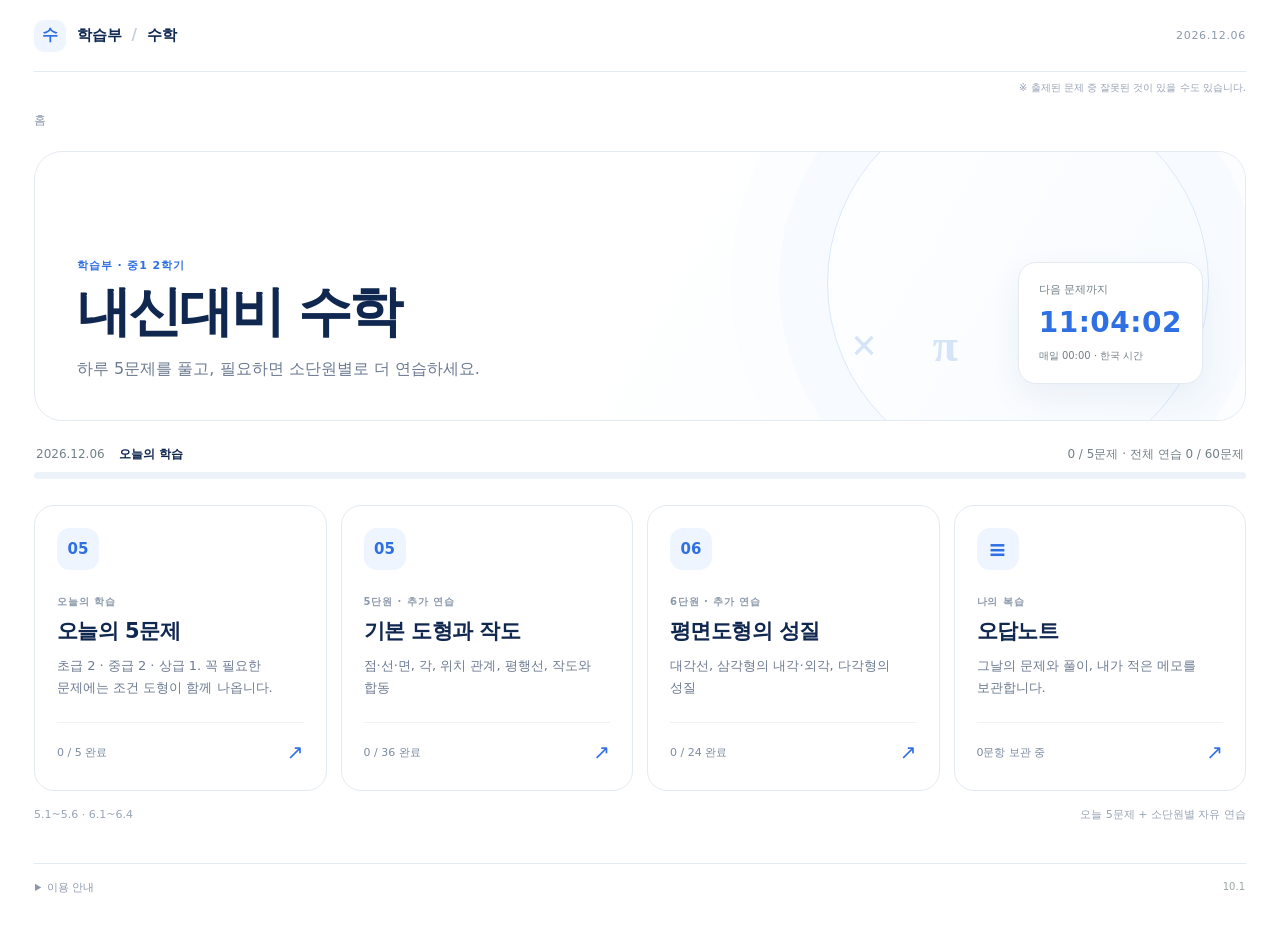
==== math-quiz/index.html @ b1cf2860 "Remove name gate and leaderboard from math site" ====
<!doctype html>
<html lang="ko">
<head>
<meta charset="utf-8">
<meta name="viewport" content="width=device-width,initial-scale=1">
<meta name="description" content="중1 2학기 수학. 매일 새로운 연습문제와 나만의 오답노트.">
<meta name="theme-color" content="#ffffff">
<!-- math-release:10.1 -->
<title>내신대비 수학 | 학습부</title>
<link rel="stylesheet" href="v10-style.css">
<link rel="stylesheet" href="v11-clean.css">
<link rel="stylesheet" href="notation-v1.css">
<script defer src="v9-bank.js"></script>
<script defer src="v10-daily.js"></script>
<script defer src="bdm-bank-v1.js"></script>
<script defer src="v10.1-hybrid.js"></script>
<script defer src="v10-figures.js"></script>
<script defer src="bdm-figures-v1.js"></script>
<script defer src="v10-app.js"></script>
<script defer src="notation-v1.js"></script>
</head>
<body data-view="home"><div class="wrap">
<header class="masthead"><a class="brand" href="#/" aria-label="수학 학습 홈"><span class="brandmark" aria-hidden="true">수</span><span>학습부 <span class="brand-divider">/</span> 수학</span></a><span id="edition" class="edition"></span></header>
<p class="notice">※ 출제된 문제 중 잘못된 것이 있을 수도 있습니다.</p>
<div class="navrow"><button class="back" id="back-button" type="button" hidden><span aria-hidden="true">←</span> 뒤로가기</button><nav id="crumb" aria-label="현재 위치"></nav></div>
<p class="storage-note" id="storage-note" hidden>현재 브라우저에서는 저장할 수 없습니다. 창을 닫으면 기록이 남지 않을 수 있습니다.</p>
<main id="app"><p class="loading">학습 화면을 불러오는 중입니다.</p></main>
<footer><details><summary>이용 안내</summary><p>문제는 기기에 설정된 시각을 기준으로 한국 시간 00:00에 바뀝니다. 화면을 닫아 두었다가 다시 열어도 그날의 문제가 표시됩니다. 같은 날짜에는 같은 문제가 나오며, 날짜별 규칙으로 수치·조건·문항 유형을 바꾸어 출제합니다.</p><p>설정 범위는 5.1~5.6 및 6.1~6.4입니다. 학교의 정확한 시험범위는 선생님 공지와 대조하세요. 실제 분당중 기출 원문을 확보해 변형한 문항은 아니며 자체 제작한 연습문제입니다. 학교 공식 사이트가 아닙니다.</p><p>그림은 문제의 조건을 확인하는 데 필요한 경우에만 표시합니다. 풀이 기록·오답·메모는 이 브라우저에 저장되며 다른 기기와 자동으로 공유되지 않습니다. 브라우저 데이터를 삭제하면 기록이 없어질 수 있습니다.</p></details><span class="release">10.1</span></footer>
</div><div class="toast" id="day-update" role="status" hidden></div>
<dialog id="figure-dialog"><div class="dialogtop"><strong>조건 도형</strong><button type="button" id="close-figure" aria-label="도형 닫기">닫기 ×</button></div><div class="large-figure"></div></dialog>
<noscript>문제와 오답노트를 사용하려면 JavaScript를 켜 주세요.</noscript>
</body></html>
---- math-quiz/v10-style.css ----
:root{--ink:#293a43;--muted:#728086;--line:#dfe4e3;--paper:#fff;--bg:#f5f6f4;--accent:#35675f;--pale:#edf3f0;--bad:#99525c}*{box-sizing:border-box}html{scroll-behavior:auto}body{margin:0;background:var(--bg);color:var(--ink);font-family:system-ui,-apple-system,'Noto Sans KR','Malgun Gothic',sans-serif;line-height:1.55;-webkit-text-size-adjust:100%}[hidden]{display:none!important}a{color:inherit;text-decoration:none}button,textarea{font:inherit;color:inherit}button{cursor:pointer}a:focus-visible,button:focus-visible,textarea:focus-visible{outline:3px solid #71a7a0;outline-offset:3px}.wrap{max-width:1216px;margin:0 auto;padding:0 28px 20px}.masthead{height:66px;display:flex;align-items:center;justify-content:space-between;border-bottom:1px solid var(--line)}.brand{display:flex;gap:11px;align-items:center;font-size:13px;font-weight:600}.brandmark{display:grid;place-items:center;width:29px;height:29px;border:1px solid #bccbc6;border-radius:5px;font-family:serif;font-size:16px;color:var(--accent)}.brand-divider{margin:0 5px;color:#b0b9b7}.edition{font-size:11px;color:var(--muted);font-variant-numeric:tabular-nums;letter-spacing:.7px}.notice{font-size:10px;color:#758181;margin:8px 0;text-align:right}.navrow{display:flex;align-items:center;gap:16px;min-height:41px;margin:4px 0 9px}.back{border:1px solid #d6dfdb;background:white;border-radius:6px;padding:7px 11px;font-size:12px;white-space:nowrap}.back span{margin-right:6px}.back:hover{border-color:#8ca99e}#crumb{display:flex;align-items:center;gap:9px;flex-wrap:wrap;font-size:12px;color:var(--muted)}#crumb a:hover{color:var(--accent)}.separator{color:#b6bfba}#crumb [aria-current]{color:var(--ink)}h1,h2,p{margin-top:0}h1{font-size:31px;font-weight:700;letter-spacing:-1.1px;line-height:1.35;margin-bottom:12px}h2{letter-spacing:-.55px}.overline{display:block;font-size:11px;font-weight:600;letter-spacing:.6px;color:var(--accent);margin-bottom:10px}.homeintro{display:flex;align-items:center;justify-content:space-between;gap:25px;padding:27px 0 26px}.homeintro h1{font-size:41px;letter-spacing:-1.6px;margin:0 0 10px}.introtext{font-size:14px;color:var(--muted);margin:0}.dailyclock{border-left:1px solid #d5dfd9;padding-left:22px;flex:none;font-size:11px;color:var(--muted)}.dailyclock time{display:block;font-variant-numeric:tabular-nums;font-size:23px;letter-spacing:1.4px;font-weight:500;color:#416658;margin:3px 0}.dailyclock small{font-size:10px}.dayrow{display:flex;justify-content:space-between;gap:15px;font-size:11px;color:var(--muted);margin:13px 0 8px}.dayrow b{font-weight:600;color:#54685e;margin-left:10px}.dailybar{height:3px;background:#e1e8e3;margin-bottom:25px}.dailybar>div{height:100%;background:#699382}.homegrid,.levelgrid{display:grid;grid-template-columns:repeat(3,minmax(0,1fr));gap:17px}.homecard{background:var(--paper);border:1px solid var(--line);border-radius:9px;padding:23px 25px;display:flex;flex-direction:column;position:relative;min-height:287px;transition:border-color .15s,box-shadow .15s}.homecard:hover,.levelcard:hover{border-color:#9eb4a8;box-shadow:0 5px 18px #34483a09}.cardnumber{font-family:Georgia,serif;font-size:43px;line-height:1;color:#46685b;margin:0 0 27px}.noteicon{font-family:serif;font-size:47px;line-height:43px;color:#8e7861}.homecard .overline{font-size:10px;color:var(--muted);margin-bottom:5px}.homecard h2{font-size:21px;margin:0 0 10px;font-weight:650}.homecard p{font-size:12px;color:var(--muted);line-height:1.8;word-break:keep-all;margin-bottom:24px}.cardbottom{margin-top:auto;border-top:1px solid #edf0ed;padding-top:14px;display:flex;justify-content:space-between;gap:8px;align-items:center;font-size:11px;color:#698076}.cardbottom span:last-child{font-size:20px;color:#446657}.notebook{background:#fcfcf8}.homefoot{display:flex;justify-content:space-between;gap:10px;font-size:11px;color:var(--muted);margin:18px 0 0}.section{padding:20px 0 10px}.sectionhead{margin-bottom:25px}.sectionhead h1{margin-bottom:8px}.sectionhead p{font-size:13px;color:var(--muted);margin:0}.unitgrid{display:grid;grid-template-columns:repeat(2,minmax(0,1fr));gap:12px}.unitcard{display:flex;gap:17px;align-items:center;min-height:107px;background:white;border:1px solid var(--line);border-radius:8px;padding:18px}.unitcard:hover{border-color:#a1b6ab}.unitcode{font-size:19px;font-family:Georgia,serif;color:#5d7d6e;min-width:37px}.unitcard h2{font-size:17px;margin:0 0 7px;font-weight:600}.muted{font-size:12px;color:var(--muted)}.unitcard .arrow{margin-left:auto;color:#829688}.levelcard{background:white;border:1px solid var(--line);border-radius:9px;padding:25px;min-height:229px;display:flex;flex-direction:column}.levelcard h2{font-size:27px;font-weight:600;margin:0 0 10px}.leveldots{font-size:12px;letter-spacing:4px;color:#628570;display:block;margin-bottom:20px}.levelcard.mid .leveldots{color:#8b8263}.levelcard.high .leveldots{color:#84717d}.levelcard p{color:var(--muted);font-size:12px}.quizhead{display:flex;align-items:center;justify-content:space-between;gap:15px;margin:15px 0 15px}.quizhead h1{font-size:24px;margin:0}.quizhead .overline{font-size:10px;margin-bottom:5px}.quizhead p{margin:7px 0 0}.quietbadge{font-size:11px;white-space:nowrap;color:#667c6e;background:#edf2ee;border-radius:5px;padding:6px 9px}.quizgrid{display:grid;grid-template-columns:repeat(2,minmax(0,1fr));gap:15px;align-items:stretch;overflow-anchor:none}.qcard{min-width:0;display:flex;flex-direction:column;padding:18px;border:1px solid var(--line);border-radius:9px;background:white}.qhead{display:flex;justify-content:space-between;align-items:center;font-size:11px;color:var(--muted)}.level{padding:3px 8px;border:1px solid #dee8e0;border-radius:4px;color:#537762;font-size:10px;letter-spacing:.2px}.level.mid{border-color:#e5e1d4;color:#8d815c}.level.high{border-color:#e9e0e6;color:#847282}.qtext{font-size:16px;font-weight:600;line-height:1.6;margin:15px 0 12px;word-break:keep-all;overflow-wrap:break-word;min-height:77px}.qfigure{position:relative;margin:0 0 14px;background:white;min-width:0}.qfigure svg{display:block;width:100%;height:207px}.zoom{position:absolute;right:0;top:0;font-size:10px;color:#718679;border:1px solid #dfe8e1;border-radius:4px;padding:3px 6px;background:#ffffffee}.options{display:grid;grid-template-columns:1fr;gap:7px;margin-top:auto}.options.short{grid-template-columns:repeat(2,minmax(0,1fr))}.opt{display:flex;align-items:center;gap:9px;text-align:left;min-height:41px;padding:8px 10px;border:1px solid #e0e5e1;border-radius:5px;background:white;font-size:13px;line-height:1.45;word-break:keep-all;overflow-wrap:break-word}.opt:hover:not([aria-disabled=true]){background:#f7faf7;border-color:#91b29f}.optionnum{flex:none;font-variant-numeric:tabular-nums;font-size:11px;color:#77847b}.opt[aria-disabled=true]{cursor:default}.opt.correct{border-color:#94b3a0;background:#eff7f1}.opt.incorrect{border-color:#c2989d;background:#fbf2f2}.opt.correct .optionnum{color:#416d50}.opt.incorrect .optionnum{color:#985c67}.feedback-slot{height:85px;overflow:auto;overscroll-behavior:contain;background:#f6f8f6;border-radius:5px;padding:10px 11px;font-size:12px;line-height:1.6;margin-top:12px}.feedback-slot strong{display:block;font-size:12px;margin-bottom:3px;font-weight:600}.await{font-size:11px;color:#8a9690;margin:9px 0 0}.textonly{min-height:340px}.textonly .qtext{margin-bottom:34px;min-height:100px}.quiztools{display:flex;justify-content:space-between;font-size:12px;color:#637d6d;padding:15px 1px}.quiztools a:hover{text-decoration:underline}footer{display:flex;justify-content:space-between;gap:20px;border-top:1px solid var(--line);font-size:11px;color:var(--muted);margin-top:40px;padding:15px 1px}footer details{max-width:860px}footer summary{cursor:pointer}footer p{line-height:1.8;margin:12px 0}footer .release{color:#9ca7a0;font-size:10px}[data-view=quiz] footer,[data-view=review] footer{display:none}[data-view=quiz] .masthead,[data-view=review] .masthead{height:46px}[data-view=quiz] .brand,[data-view=review] .brand{font-size:11px}[data-view=quiz] .brandmark,[data-view=review] .brandmark{height:23px;width:23px;font-size:13px}[data-view=quiz] .notice,[data-view=review] .notice{font-size:9px;margin:5px 0}[data-view=quiz] .navrow,[data-view=review] .navrow{margin:2px 0 0;min-height:35px}[data-view=quiz] .quizhead,[data-view=review] .quizhead{margin:9px 0 12px}[data-view=quiz] .qtext{font-size:15px}.wrongitem{border:1px solid var(--line);background:white;border-radius:8px;margin:12px 0;overflow:hidden}.wrongitem summary{padding:17px;cursor:pointer;list-style:none;position:relative;padding-right:40px}.wrongitem summary:after{content:'+';position:absolute;right:18px;top:22px;font-size:20px;font-weight:400;color:#8aa08e}.wrongitem[open] summary:after{content:'−'}.wrongmeta{display:block;font-size:10px;letter-spacing:.1px;color:#76887d;margin-bottom:6px}.wrongitem summary strong{font-size:14px;font-weight:600;line-height:1.65}.wrongbody{border-top:1px solid #edf0ed;padding:17px}.wrongbody .qfigure{max-width:640px;margin:0 auto 16px}.feedback{font-size:13px;background:#f3f7f3;padding:14px;border-radius:5px;line-height:1.8}.feedback strong{display:block;font-size:13px;font-weight:600;margin-bottom:3px}.mychoice{font-size:12px;color:#8a6b6d;margin-bottom:10px}.notelabel{display:block;font-size:11px;color:var(--muted);margin-top:16px}textarea{display:block;width:100%;min-height:75px;border:1px solid var(--line);border-radius:5px;padding:10px;margin-top:6px;resize:vertical;font-size:13px;line-height:1.6}.actions{display:flex;gap:9px;flex-wrap:wrap;margin-top:13px}.btn{display:inline-block;border:0;border-radius:5px;background:#496b59;color:white;padding:9px 13px;font-size:12px}.btn.light{background:#f0f4ef;color:#657a69}.empty{padding:60px 20px;text-align:center;font-size:14px;color:var(--muted)}.toast{position:fixed;bottom:20px;left:50%;transform:translateX(-50%);background:#314b3e;color:white;padding:13px 20px;border-radius:7px;font-size:12px;box-shadow:0 4px 16px #0001;max-width:90vw;z-index:4;white-space:normal}.storage-note{padding:9px 12px;color:#8f683c;background:#fbf1de;border-radius:5px;font-size:12px}dialog{width:min(960px,95vw);max-height:92vh;border:1px solid #dce3dc;border-radius:9px;padding:20px;color:var(--ink)}dialog::backdrop{background:#20372ab3}.dialogtop{display:flex;justify-content:space-between;align-items:center;font-size:14px;margin-bottom:18px}.dialogtop button{border:0;border-radius:4px;background:#f0f3ee;padding:7px 11px;font-size:12px}.large-figure svg{display:block;width:100%;height:auto;max-height:72vh}.loading{font-size:13px;color:var(--muted);padding:25px 0}@media(max-width:960px){.wrap{padding-inline:18px}.homecard{padding:20px}.homecard h2{font-size:19px}.quizgrid{gap:11px}.qcard{padding:13px}.qfigure svg{height:185px}.opt{font-size:12px}.homeintro h1{font-size:37px}}@media(max-width:700px){.wrap{padding-inline:13px}.masthead{height:54px}.edition{font-size:10px}.homeintro{padding:15px 1px 20px;align-items:flex-start;gap:15px}.homeintro h1{font-size:30px}.introtext{font-size:12px;max-width:215px;word-break:keep-all}.dailyclock{padding-left:12px;font-size:10px;margin-top:4px}.dailyclock time{font-size:19px}.dailyclock small{font-size:9px}.homegrid{grid-template-columns:1fr}.homecard{min-height:190px;display:grid;grid-template-columns:62px 1fr;column-gap:16px;align-content:start;padding:22px}.cardnumber{grid-row:1 / 4;margin-top:4px;margin-bottom:0;font-size:39px}.homecard .overline{margin-bottom:3px}.homecard h2{margin-bottom:7px;font-size:20px}.homecard p{margin-bottom:14px}.cardbottom{grid-column:1 / -1}.homefoot{flex-direction:column;gap:5px}.dayrow b{margin-left:6px}.unitgrid{grid-template-columns:1fr}.levelgrid{gap:10px}.levelcard{padding:17px 12px;min-height:192px}.levelcard h2{font-size:23px}.levelcard p{font-size:11px;word-break:keep-all}.leveldots{letter-spacing:2px}.cardbottom{font-size:10px}.navrow{gap:10px}#crumb{font-size:11px;gap:6px}.back{font-size:11px;padding:7px 9px}h1{font-size:25px}.quizhead{align-items:flex-start;flex-direction:column;gap:7px}.quizhead h1{font-size:21px}.quizgrid{grid-template-columns:1fr}.qcard{padding:16px}.qfigure svg{height:auto;max-height:230px}.qtext,[data-view=quiz] .qtext{font-size:16px;min-height:0}.opt{font-size:14px;min-height:44px}.feedback-slot{height:91px}.textonly{min-height:280px}.textonly .qtext{min-height:60px;margin-bottom:30px}.notice{text-align:center;font-size:9px}.quietbadge{font-size:10px}footer{margin-top:27px}.toast{font-size:11px}}@media(orientation:landscape) and (min-width:680px){.quizgrid{grid-template-columns:repeat(2,minmax(0,1fr))}.quizhead{flex-direction:row;align-items:center}.qtext,[data-view=quiz] .qtext{font-size:15px}.qfigure svg{height:185px}.opt{font-size:12px;min-height:38px}}@media(prefers-reduced-motion:reduce){*{transition:none!important}}
---- math-quiz/v11-clean.css ----
:root{
  --clean-navy:#10274f;
  --clean-blue:#2f6fe4;
  --clean-blue-2:#5b8ff0;
  --clean-soft:#eef5ff;
  --clean-line:#e4eaf2;
  --clean-muted:#6d7b91;
  --clean-bg:#f7f9fc;
}
body{background:#fff;color:var(--clean-navy);}
.wrap{max-width:1320px;padding:0 34px 28px;}
.masthead{height:72px;border-bottom:1px solid var(--clean-line);background:#fff;position:sticky;top:0;z-index:10;}
.brand{font-size:15px;font-weight:800;letter-spacing:-.2px;}
.brandmark{width:32px;height:32px;border:0;border-radius:10px;background:var(--clean-soft);color:var(--clean-blue);font-family:inherit;font-weight:900;}
.brand-divider{color:#c3ccda}.edition{color:#8b98aa}.notice{color:#98a4b5;margin:8px 0 4px}.navrow{margin:0 0 10px;}
.back{border:1px solid var(--clean-line);border-radius:10px;background:#fff;color:var(--clean-navy);padding:8px 12px;}
#crumb{color:#8b98aa}#crumb a:hover{color:var(--clean-blue)}#crumb [aria-current]{color:var(--clean-navy)}
.overline{color:var(--clean-blue);font-weight:800;letter-spacing:.9px}.muted{color:var(--clean-muted)}
.homeintro{position:relative;isolation:isolate;overflow:hidden;align-items:flex-end;min-height:270px;margin-top:8px;padding:42px 42px 36px;border:1px solid var(--clean-line);border-radius:28px;background:linear-gradient(120deg,#fff 0%,#fff 48%,#f7fbff 100%);}
.homeintro:before{content:"";position:absolute;right:3%;top:-60px;width:380px;height:380px;border-radius:50%;border:1px solid #dbe8fb;box-shadow:0 0 0 48px #f7fbff,0 0 0 96px #fbfdff;z-index:-2;}
.homeintro:after{content:"×  π  ∠  △";position:absolute;right:70px;bottom:46px;color:#d6e4f8;font:700 46px/1.2 Georgia,serif;letter-spacing:22px;z-index:-1;white-space:nowrap;}
.homeintro h1{font-size:54px;line-height:1.05;letter-spacing:-2.8px;color:var(--clean-navy);margin-bottom:14px;max-width:650px;}
.introtext{font-size:16px;line-height:1.8;color:var(--clean-muted);max-width:520px;}
.dailyclock{border-left:0;background:#fff;border:1px solid var(--clean-line);border-radius:18px;padding:18px 20px;min-width:180px;box-shadow:0 12px 35px rgba(35,72,125,.07);}
.dailyclock time{color:var(--clean-blue);font-size:28px;font-weight:800;letter-spacing:.5px;}
.dayrow{margin:24px 2px 9px;font-size:12px}.dayrow b{color:var(--clean-navy)}
.dailybar{height:7px;border-radius:999px;background:#edf2f8;overflow:hidden;margin-bottom:26px}.dailybar>div{background:linear-gradient(90deg,var(--clean-blue),#6ca4ff);border-radius:999px;}
.homegrid{grid-template-columns:repeat(4,minmax(0,1fr));gap:14px;}
.homecard{min-height:220px;border:1px solid var(--clean-line);border-radius:20px;padding:22px;background:#fff;box-shadow:none;transition:transform .16s ease,border-color .16s ease,box-shadow .16s ease;}
.homecard:hover{transform:translateY(-2px);border-color:#b9cff5;box-shadow:0 16px 34px rgba(40,83,148,.08)}
.cardnumber{font-family:inherit;font-size:15px;font-weight:900;color:var(--clean-blue);width:42px;height:42px;border-radius:13px;display:grid;place-items:center;background:var(--clean-soft);margin:0 0 24px;}
.noteicon{font-size:22px;color:var(--clean-blue)}
.homecard .overline{color:#8c99aa;font-size:10px}.homecard h2{font-size:21px;font-weight:800;color:var(--clean-navy);margin-bottom:8px}.homecard p{font-size:13px;line-height:1.65;color:var(--clean-muted)}
.cardbottom{border-top:1px solid #eef2f7;color:#7b8ba1}.cardbottom span:last-child{color:var(--clean-blue)}.notebook{background:#fff}.homefoot{color:#98a4b5;margin-top:15px}
.section{padding-top:28px}.sectionhead h1{font-size:36px;color:var(--clean-navy)}
.unitgrid{gap:14px}.unitcard{min-height:104px;border:1px solid var(--clean-line);border-radius:16px;padding:20px}.unitcard:hover{border-color:#b9cff5}.unitcode{font-family:inherit;font-weight:900;color:var(--clean-blue)}.unitcard h2{font-weight:800;color:var(--clean-navy)}.unitcard .arrow{color:var(--clean-blue)}
.levelgrid{gap:14px}.levelcard{border:1px solid var(--clean-line);border-radius:18px;min-height:205px;padding:24px}.levelcard:hover{border-color:#b9cff5}.levelcard h2{color:var(--clean-navy);font-weight:800}.leveldots,.levelcard.mid .leveldots,.levelcard.high .leveldots{color:var(--clean-blue)}
.quizhead{margin:20px 0 16px}.quizhead h1{font-size:30px;color:var(--clean-navy);font-weight:850}.quietbadge{color:#3568bd;background:#eef5ff;border-radius:999px;padding:7px 11px;font-weight:800}
.qcard{border:1px solid var(--clean-line);border-radius:18px;padding:22px;background:#fff;box-shadow:0 10px 26px rgba(28,65,119,.04)}
.qhead{color:#8a97a9}.level,.level.mid,.level.high{border:0;border-radius:999px;background:#eef5ff;color:#2f6fe4;padding:4px 9px;font-weight:800}.qtext{color:var(--clean-navy);font-size:17px;font-weight:750}.qfigure{border:1px solid #edf1f6;border-radius:14px;padding:8px;background:#fff}.zoom{border:1px solid #dce7f8;color:#4675c5;background:#fff;border-radius:999px;padding:4px 8px}
.opt{border:1px solid var(--clean-line);border-radius:12px;min-height:46px;padding:10px 12px;font-size:14px}.opt:hover:not([aria-disabled=true]){background:#f7faff;border-color:#9ebbf0}.optionnum{color:#7f8ea3;font-weight:800}.opt.correct{border-color:#7ac49a;background:#effaf4}.opt.incorrect{border-color:#dfa3aa;background:#fff3f4}
.feedback-slot{background:#f7f9fc;border:1px solid #edf1f5;border-radius:12px;color:#516177}.feedback-slot strong{color:var(--clean-navy)}
body[data-view="daily"] .quizgrid{grid-template-columns:1fr;max-width:860px;margin:0 auto}body[data-view="daily"] .qcard{padding:28px}body[data-view="daily"] .qtext{font-size:20px;min-height:0}body[data-view="daily"] .qfigure{max-width:640px;margin-left:auto;margin-right:auto;width:100%}body[data-view="daily"] .options{max-width:680px;width:100%;margin-left:auto;margin-right:auto}
.quiztools{color:var(--clean-blue)}
.wrongitem{border:1px solid var(--clean-line);border-radius:16px}.wrongitem summary:after{color:var(--clean-blue)}.feedback{background:#f7f9fc;border-radius:12px}.btn{background:var(--clean-blue);border-radius:10px}.btn.light{background:#eef4fc;color:#3568bd}textarea{border:1px solid var(--clean-line);border-radius:10px}
footer{border-top:1px solid var(--clean-line);color:#8d99aa}.toast{background:var(--clean-navy);border-radius:12px}.storage-note{background:#fff7e9;border:1px solid #f2dfb6;border-radius:10px}
dialog{border:1px solid var(--clean-line);border-radius:20px}dialog::backdrop{background:rgba(16,39,79,.42)}.dialogtop button{background:#eef5ff;color:#3568bd;border-radius:10px}
/* leaderboard/name gate */
.leader-gate{background:rgba(16,39,79,.38)!important;backdrop-filter:blur(9px)!important}.leader-panel{border:1px solid var(--clean-line)!important;border-radius:24px!important;box-shadow:0 28px 80px rgba(16,39,79,.18)!important}.leader-panel h2,.leader-head h2{color:var(--clean-navy)!important}.leader-panel p,.leader-head p{color:var(--clean-muted)!important}.leader-note{color:var(--clean-blue)!important}.leader-form input{border:1px solid #d7e0ec!important;border-radius:12px!important}.leader-form input:focus{outline:3px solid rgba(47,111,228,.13)!important;border-color:var(--clean-blue)!important}.leader-primary{background:var(--clean-blue)!important;color:#fff!important;border-radius:12px!important}.leader-secondary,.leader-pill,.leader-tab{background:#eef4fc!important;color:#315f9f!important;border-radius:12px!important}.leader-pill{margin-left:12px!important}.leader-tab.on{background:var(--clean-navy)!important;color:#fff!important}.leader-dialog{border-radius:24px!important}.leader-table-wrap{border-color:var(--clean-line)!important;border-radius:14px!important}.leader-table th,.leader-table td{border-color:#edf1f6!important}.leader-rank,.leader-who{color:var(--clean-blue)!important}.leader-pending{background:#f6f9fd!important;color:#607188!important;border:1px solid #e7edf5!important}
@media(max-width:1000px){.homegrid{grid-template-columns:repeat(2,minmax(0,1fr))}.homeintro h1{font-size:46px}.homeintro:after{font-size:36px;right:30px}.wrap{padding-inline:20px}}
@media(max-width:700px){.wrap{padding-inline:14px}.masthead{height:58px}.homeintro{min-height:auto;padding:28px 22px 24px;border-radius:20px;align-items:flex-start;flex-direction:column}.homeintro h1{font-size:36px;max-width:100%}.homeintro:before{width:220px;height:220px;right:-80px;top:-90px}.homeintro:after{content:"△  ∠";font-size:28px;right:4px;bottom:16px;letter-spacing:8px}.introtext{max-width:100%;font-size:13px}.dailyclock{width:100%;display:grid;grid-template-columns:1fr auto;align-items:center;min-width:0}.dailyclock time{font-size:22px}.dailyclock small{grid-column:1/-1}.homegrid{grid-template-columns:1fr}.homecard{min-height:160px;display:flex;padding:19px}.cardnumber{width:38px;height:38px;margin:0 0 18px}.homecard p{margin-bottom:14px}.sectionhead h1{font-size:28px}.quizhead h1{font-size:24px}.qcard,body[data-view="daily"] .qcard{padding:17px}.qtext,body[data-view="daily"] .qtext{font-size:16px}.leader-pill{font-size:11px!important;padding:7px 9px!important}.brand-divider{display:none}.brand span:last-child{font-size:0}.brand span:last-child:after{content:"학습부 수학";font-size:13px}.homefoot{display:none}}
@media(prefers-reduced-motion:reduce){.homecard{transform:none!important}}
---- math-quiz/notation-v1.css ----
.geo-notation{position:relative;display:inline-block;min-width:1.65em;padding-top:.38em;margin:0 .08em;vertical-align:-.04em;text-align:center;font-family:Georgia,'Times New Roman',serif;font-weight:600;line-height:1}.geo-letters{display:inline-block;letter-spacing:.03em}.geo-notation::before{position:absolute;left:50%;top:-.14em;transform:translateX(-50%);font-family:Arial,sans-serif;font-weight:500;font-size:.86em;line-height:1;white-space:nowrap}.geo-segment::before{content:'';width:1.55em;border-top:1.5px solid currentColor;top:.08em}.geo-ray::before{content:'→'}.geo-line::before{content:'↔'}@media(max-width:700px){.geo-notation{padding-top:.34em}.geo-notation::before{font-size:.82em}}
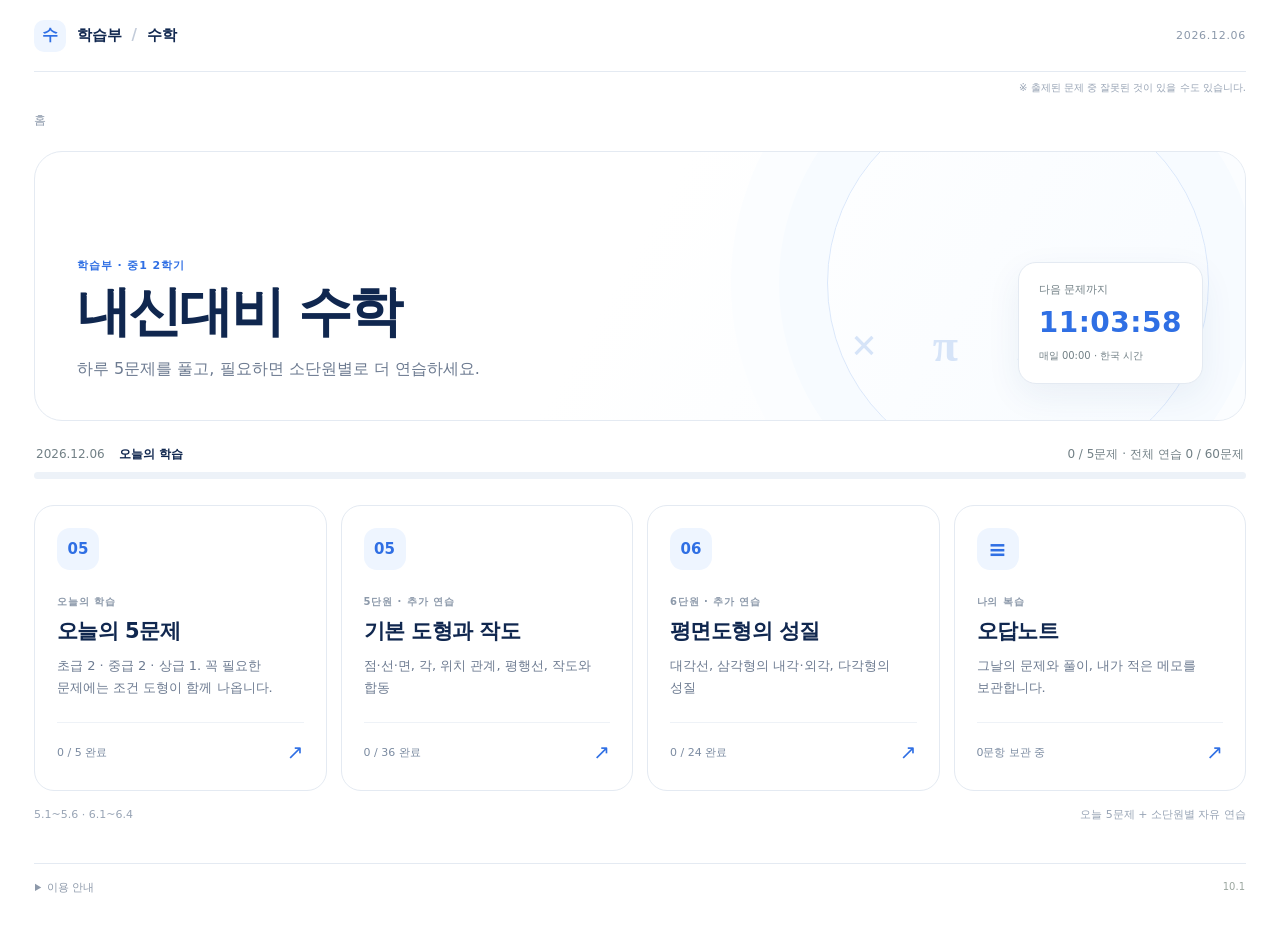
==== commit 27220ef5: "Use robust notation renderer across all math practice" ====
--- a/math-quiz/index.html
+++ b/math-quiz/index.html
@@ -17,7 +17,7 @@
 <script defer src="v10-figures.js"></script>
 <script defer src="bdm-figures-v1.js"></script>
 <script defer src="v10-app.js"></script>
-<script defer src="notation-v1.js"></script>
+<script defer src="notation-v2.js"></script>
 </head>
 <body data-view="home"><div class="wrap">
 <header class="masthead"><a class="brand" href="#/" aria-label="수학 학습 홈"><span class="brandmark" aria-hidden="true">수</span><span>학습부 <span class="brand-divider">/</span> 수학</span></a><span id="edition" class="edition"></span></header>
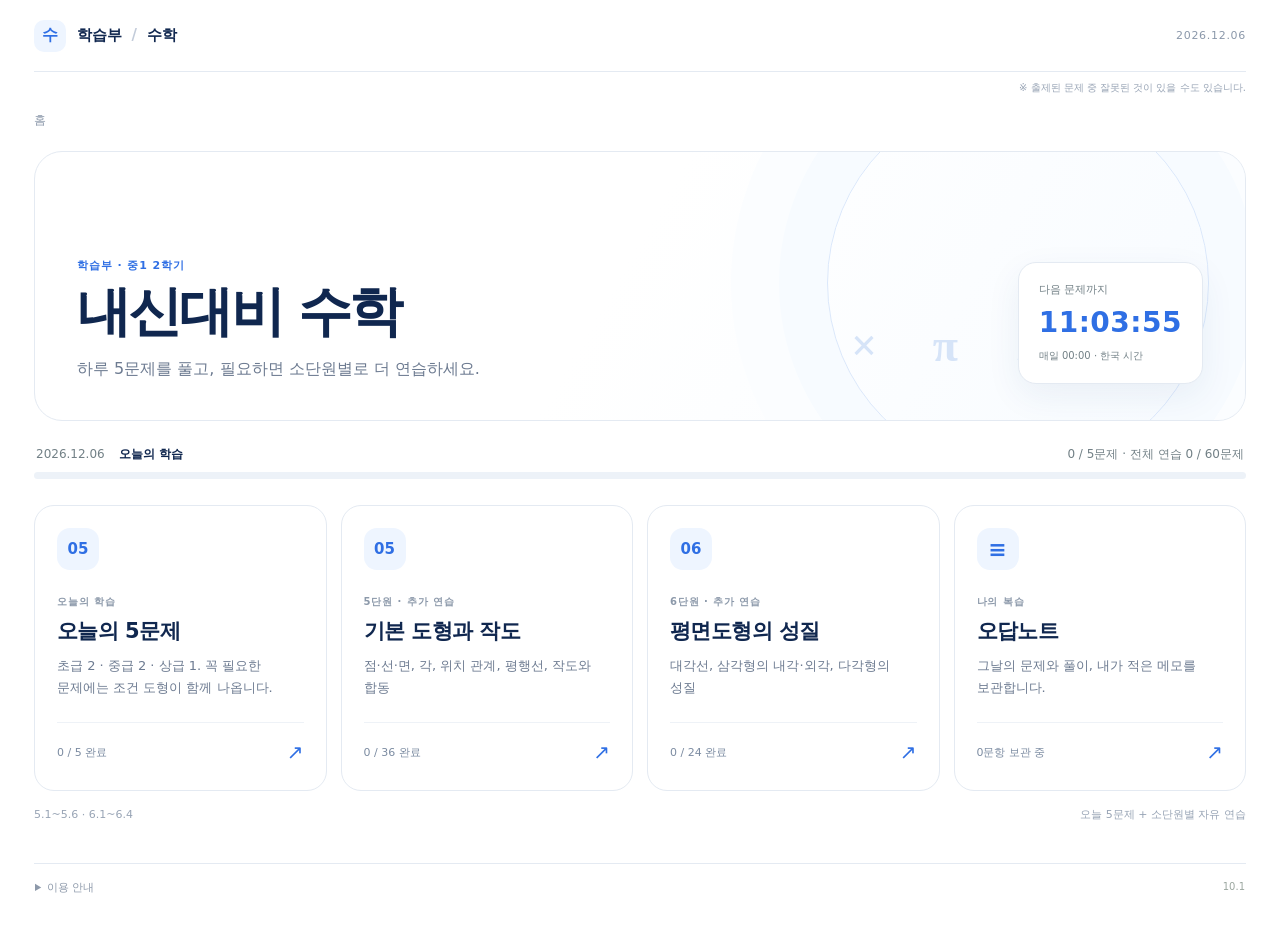
==== commit 7f8e38a5: "Use Korean polygon names in math pages" ====
--- a/math-quiz/index.html
+++ b/math-quiz/index.html
@@ -17,7 +17,7 @@
 <script defer src="v10-figures.js"></script>
 <script defer src="bdm-figures-v1.js"></script>
 <script defer src="v10-app.js"></script>
-<script defer src="notation-v2.js"></script>
+<script defer src="notation-v3.js"></script>
 </head>
 <body data-view="home"><div class="wrap">
 <header class="masthead"><a class="brand" href="#/" aria-label="수학 학습 홈"><span class="brandmark" aria-hidden="true">수</span><span>학습부 <span class="brand-divider">/</span> 수학</span></a><span id="edition" class="edition"></span></header>
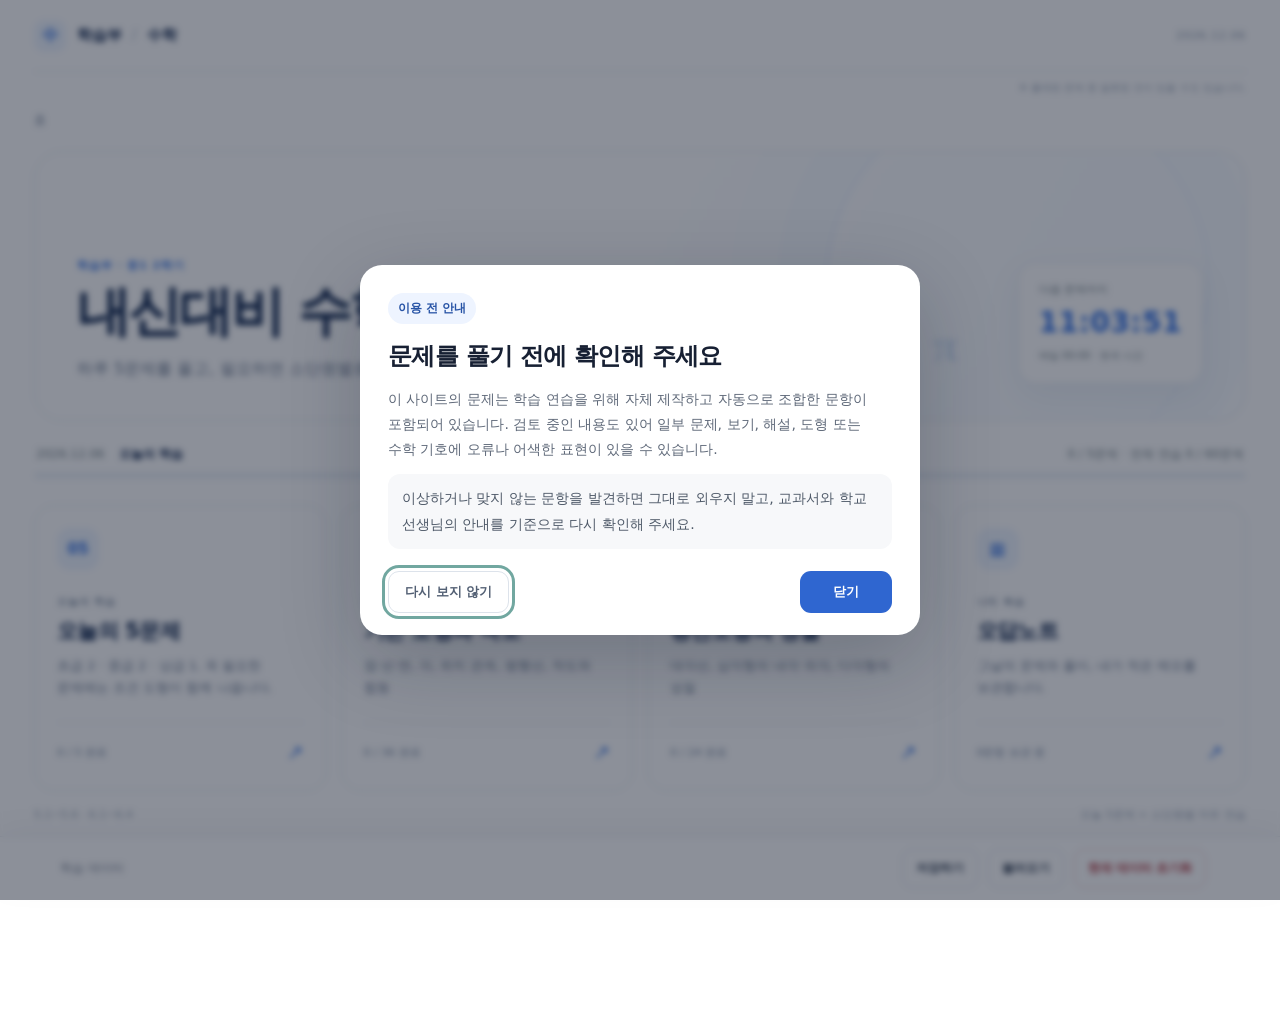
==== commit adbb50c0: "Show study notice and add backup controls" ====
--- a/math-quiz/index.html
+++ b/math-quiz/index.html
@@ -10,6 +10,7 @@
 <link rel="stylesheet" href="v10-style.css">
 <link rel="stylesheet" href="v11-clean.css">
 <link rel="stylesheet" href="notation-v1.css">
+<link rel="stylesheet" href="data-manager-v1.css">
 <script defer src="v9-bank.js"></script>
 <script defer src="v10-daily.js"></script>
 <script defer src="bdm-bank-v1.js"></script>
@@ -18,6 +19,7 @@
 <script defer src="bdm-figures-v1.js"></script>
 <script defer src="v10-app.js"></script>
 <script defer src="notation-v3.js"></script>
+<script defer src="data-manager-v1.js"></script>
 </head>
 <body data-view="home"><div class="wrap">
 <header class="masthead"><a class="brand" href="#/" aria-label="수학 학습 홈"><span class="brandmark" aria-hidden="true">수</span><span>학습부 <span class="brand-divider">/</span> 수학</span></a><span id="edition" class="edition"></span></header>
--- a/math-quiz/data-manager-v1.css
+++ b/math-quiz/data-manager-v1.css
@@ -0,0 +1 @@
+.study-warning{width:min(560px,calc(100vw - 28px));border:0;border-radius:22px;padding:0;box-shadow:0 24px 80px rgba(15,23,42,.22);color:#172033;background:#fff}.study-warning::backdrop{background:rgba(15,23,42,.48);backdrop-filter:blur(3px)}.study-warning-inner{padding:28px 28px 22px}.study-warning-badge{display:inline-flex;align-items:center;gap:7px;margin-bottom:14px;padding:6px 10px;border-radius:999px;background:#eef4ff;color:#2854a6;font-size:12px;font-weight:700}.study-warning h2{margin:0 0 12px;font-size:24px;letter-spacing:-.7px}.study-warning p{margin:0;color:#5f6979;font-size:14px;line-height:1.8;word-break:keep-all}.study-warning-note{margin-top:12px!important;padding:12px 14px;border-radius:12px;background:#f7f8fa;color:#4e5968!important}.study-warning-actions{display:flex;justify-content:space-between;align-items:center;gap:12px;margin-top:22px}.study-warning-actions button{min-height:42px;border-radius:11px;padding:0 16px;font-size:13px;font-weight:700}.warning-never{border:1px solid #dde3eb;background:#fff;color:#536074}.warning-close{border:0;background:#2f66d0;color:#fff;min-width:92px}.data-dock{position:sticky;bottom:0;z-index:20;margin-top:26px;border-top:1px solid #e7ebf0;background:rgba(255,255,255,.94);backdrop-filter:blur(10px);box-shadow:0 -10px 28px rgba(15,23,42,.04)}.data-dock-inner{max-width:1216px;margin:0 auto;padding:12px 28px;display:flex;align-items:center;gap:10px}.data-dock-label{margin-right:auto;font-size:12px;color:#7a8494}.data-dock button{border:1px solid #dce2ea;background:#fff;color:#334155;border-radius:10px;padding:9px 13px;font-size:12px;font-weight:700}.data-dock button:hover{border-color:#aeb9c8;background:#f8fafc}.data-dock .danger{color:#b33b44;border-color:#f0cfd3}.data-dock .danger:hover{background:#fff6f7}.data-status{font-size:11px;color:#667085;margin-left:4px}.data-file-input{display:none!important}@media(max-width:700px){.study-warning-inner{padding:22px 18px 18px}.study-warning h2{font-size:21px}.study-warning p{font-size:13px}.study-warning-actions{align-items:stretch}.study-warning-actions button{flex:1;padding:0 10px}.data-dock-inner{padding:10px 13px;display:grid;grid-template-columns:repeat(3,1fr);gap:7px}.data-dock-label,.data-status{grid-column:1/-1;margin:0;text-align:center}.data-dock button{padding:9px 6px;font-size:11px}}
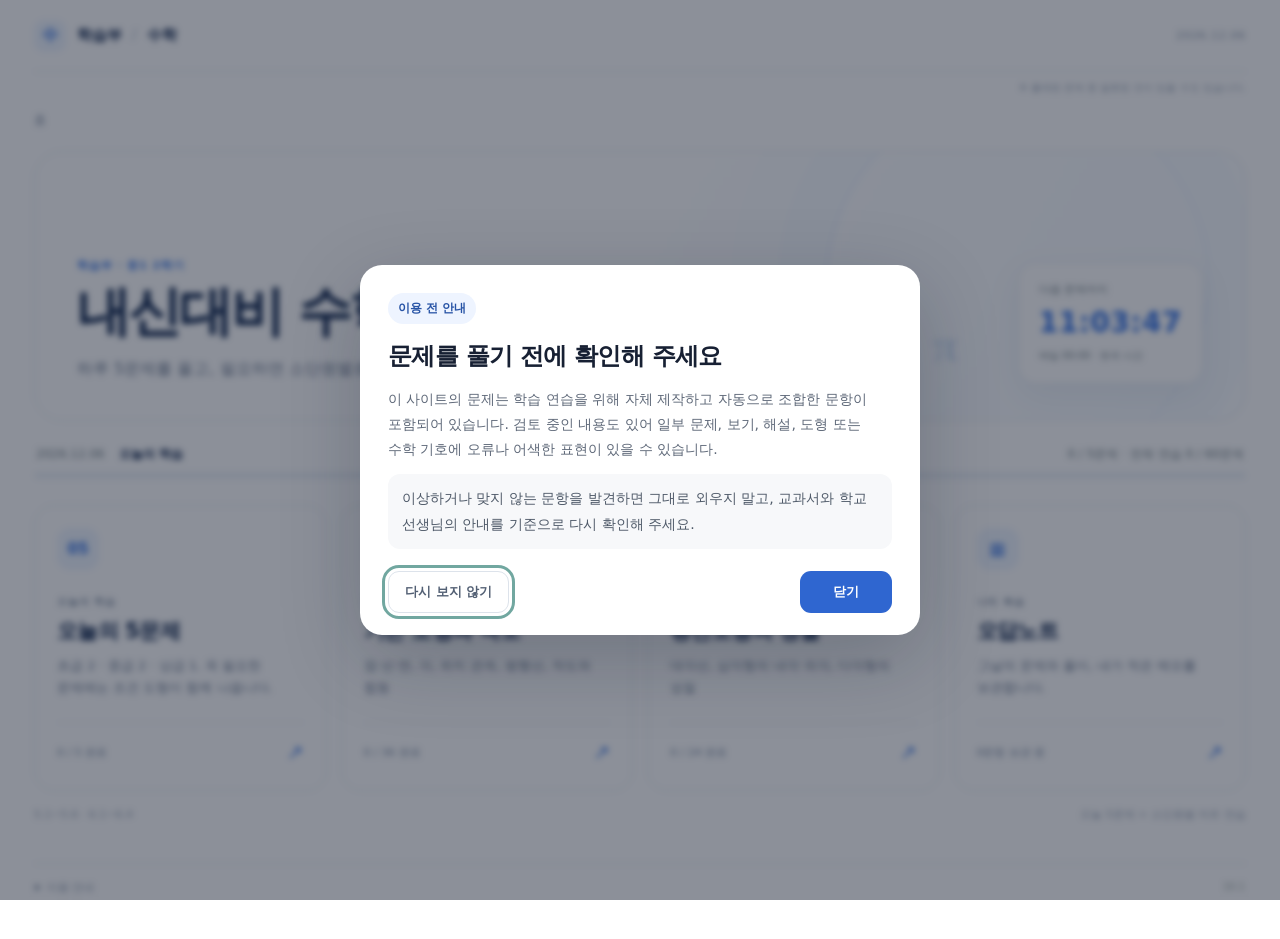
==== commit d224bebc: "Make study department label open admin gate" ====
--- a/math-quiz/index.html
+++ b/math-quiz/index.html
@@ -11,6 +11,7 @@
 <link rel="stylesheet" href="v11-clean.css">
 <link rel="stylesheet" href="notation-v1.css">
 <link rel="stylesheet" href="data-manager-v1.css">
+<link rel="stylesheet" href="admin-v2.css">
 <script defer src="v9-bank.js"></script>
 <script defer src="v10-daily.js"></script>
 <script defer src="bdm-bank-v1.js"></script>
@@ -22,7 +23,7 @@
 <script defer src="data-manager-v1.js"></script>
 </head>
 <body data-view="home"><div class="wrap">
-<header class="masthead"><a class="brand" href="#/" aria-label="수학 학습 홈"><span class="brandmark" aria-hidden="true">수</span><span>학습부 <span class="brand-divider">/</span> 수학</span></a><span id="edition" class="edition"></span></header>
+<header class="masthead"><div class="brand" aria-label="수학 학습"><span class="brandmark" aria-hidden="true">수</span><span><span id="admin-trigger" class="admin-trigger" role="button" tabindex="0" aria-label="관리자 확인">학습부</span> <span class="brand-divider">/</span> <a href="#/">수학</a></span></div><span id="edition" class="edition"></span></header>
 <p class="notice">※ 출제된 문제 중 잘못된 것이 있을 수도 있습니다.</p>
 <div class="navrow"><button class="back" id="back-button" type="button" hidden><span aria-hidden="true">←</span> 뒤로가기</button><nav id="crumb" aria-label="현재 위치"></nav></div>
 <p class="storage-note" id="storage-note" hidden>현재 브라우저에서는 저장할 수 없습니다. 창을 닫으면 기록이 남지 않을 수 있습니다.</p>
--- a/math-quiz/admin-v2.css
+++ b/math-quiz/admin-v2.css
@@ -0,0 +1 @@
+.admin-trigger{display:inline;color:inherit;font:inherit;letter-spacing:inherit;cursor:default;user-select:text}.admin-trigger:focus-visible{outline:1px dotted #9aa5b1;outline-offset:2px}.admin-gate,.admin-panel{width:min(390px,calc(100vw - 28px));border:0;border-radius:16px;padding:0;background:#fff;color:#172033;box-shadow:0 22px 70px rgba(15,23,42,.2)}.admin-gate::backdrop,.admin-panel::backdrop{background:rgba(15,23,42,.48);backdrop-filter:blur(3px)}.admin-gate-inner,.admin-panel-inner{padding:22px}.admin-gate-title{font-size:18px;font-weight:750;margin-bottom:18px}.admin-password-label{display:grid;gap:7px;font-size:12px;color:#697386}.admin-password-label input{width:100%;height:42px;border:1px solid #dce2ea;border-radius:9px;padding:0 12px;font:inherit;color:#172033;background:#fff;outline:none}.admin-password-label input:focus{border-color:#6d8ed3;box-shadow:0 0 0 3px rgba(61,104,190,.1)}.admin-error{min-height:18px;margin:7px 0 0;color:#b33b44;font-size:11px}.admin-gate-actions{display:flex;justify-content:flex-end;gap:8px;margin-top:14px}.admin-gate-actions button,.admin-panel button{border:1px solid #dce2ea;background:#fff;color:#334155;border-radius:9px;padding:9px 13px;font-size:12px;font-weight:700}.admin-gate-actions button[type=submit]{border-color:#2f66d0;background:#2f66d0;color:#fff}.admin-panel-top{display:flex;align-items:center;justify-content:space-between;gap:12px}.admin-panel-top strong{font-size:17px}.admin-panel-top button{border:0;background:transparent;padding:4px;color:#7a8494}.admin-panel-note{margin:10px 0 16px;color:#7a8494;font-size:12px}.admin-panel-actions{display:grid;grid-template-columns:1fr 1fr;gap:9px}.admin-panel .danger{color:#b33b44;border-color:#f0cfd3}.admin-panel-status{min-height:18px;margin:10px 0 0;font-size:11px;color:#667085}.data-dock{display:none!important}@media(max-width:700px){.admin-gate-inner,.admin-panel-inner{padding:18px}.admin-panel-actions{grid-template-columns:1fr}}
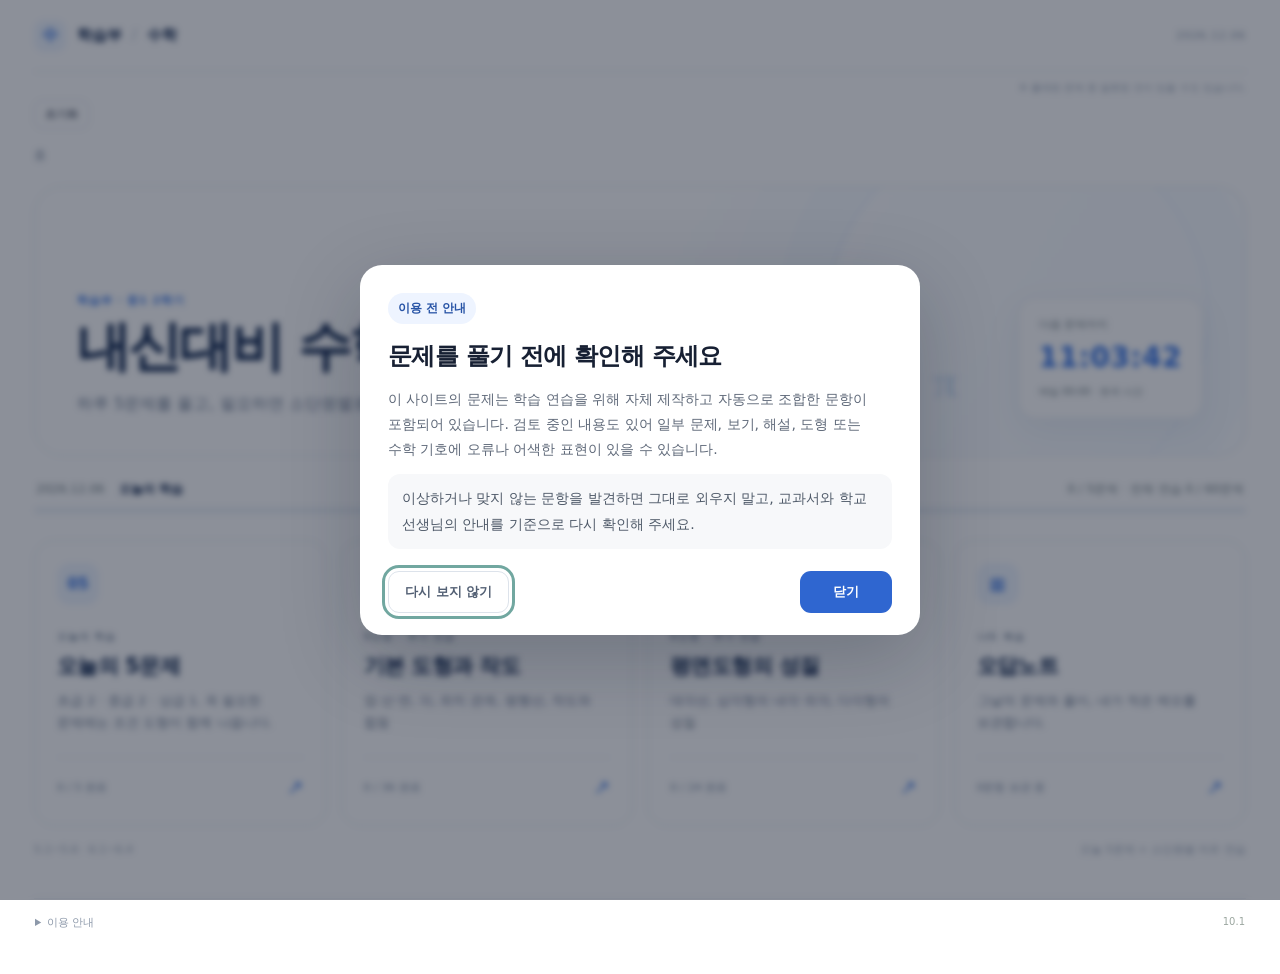
==== commit c69d4e83: "Remove admin gate and add static reset button" ====
--- a/math-quiz/index.html
+++ b/math-quiz/index.html
@@ -11,7 +11,7 @@
 <link rel="stylesheet" href="v11-clean.css">
 <link rel="stylesheet" href="notation-v1.css">
 <link rel="stylesheet" href="data-manager-v1.css">
-<link rel="stylesheet" href="admin-v2.css">
+<link rel="stylesheet" href="reset-ui-v1.css">
 <script defer src="v9-bank.js"></script>
 <script defer src="v10-daily.js"></script>
 <script defer src="bdm-bank-v1.js"></script>
@@ -21,10 +21,12 @@
 <script defer src="v10-app.js"></script>
 <script defer src="notation-v3.js"></script>
 <script defer src="data-manager-v1.js"></script>
+<script defer src="reset-ui-v1.js"></script>
 </head>
 <body data-view="home"><div class="wrap">
-<header class="masthead"><div class="brand" aria-label="수학 학습"><span class="brandmark" aria-hidden="true">수</span><span><span id="admin-trigger" class="admin-trigger" role="button" tabindex="0" aria-label="관리자 확인">학습부</span> <span class="brand-divider">/</span> <a href="#/">수학</a></span></div><span id="edition" class="edition"></span></header>
+<header class="masthead"><a class="brand" href="#/" aria-label="수학 학습 홈"><span class="brandmark" aria-hidden="true">수</span><span>학습부 <span class="brand-divider">/</span> 수학</span></a><span id="edition" class="edition"></span></header>
 <p class="notice">※ 출제된 문제 중 잘못된 것이 있을 수도 있습니다.</p>
+<div class="reset-row"><button class="reset-trigger" id="reset-study-data" type="button">초기화</button></div>
 <div class="navrow"><button class="back" id="back-button" type="button" hidden><span aria-hidden="true">←</span> 뒤로가기</button><nav id="crumb" aria-label="현재 위치"></nav></div>
 <p class="storage-note" id="storage-note" hidden>현재 브라우저에서는 저장할 수 없습니다. 창을 닫으면 기록이 남지 않을 수 있습니다.</p>
 <main id="app"><p class="loading">학습 화면을 불러오는 중입니다.</p></main>
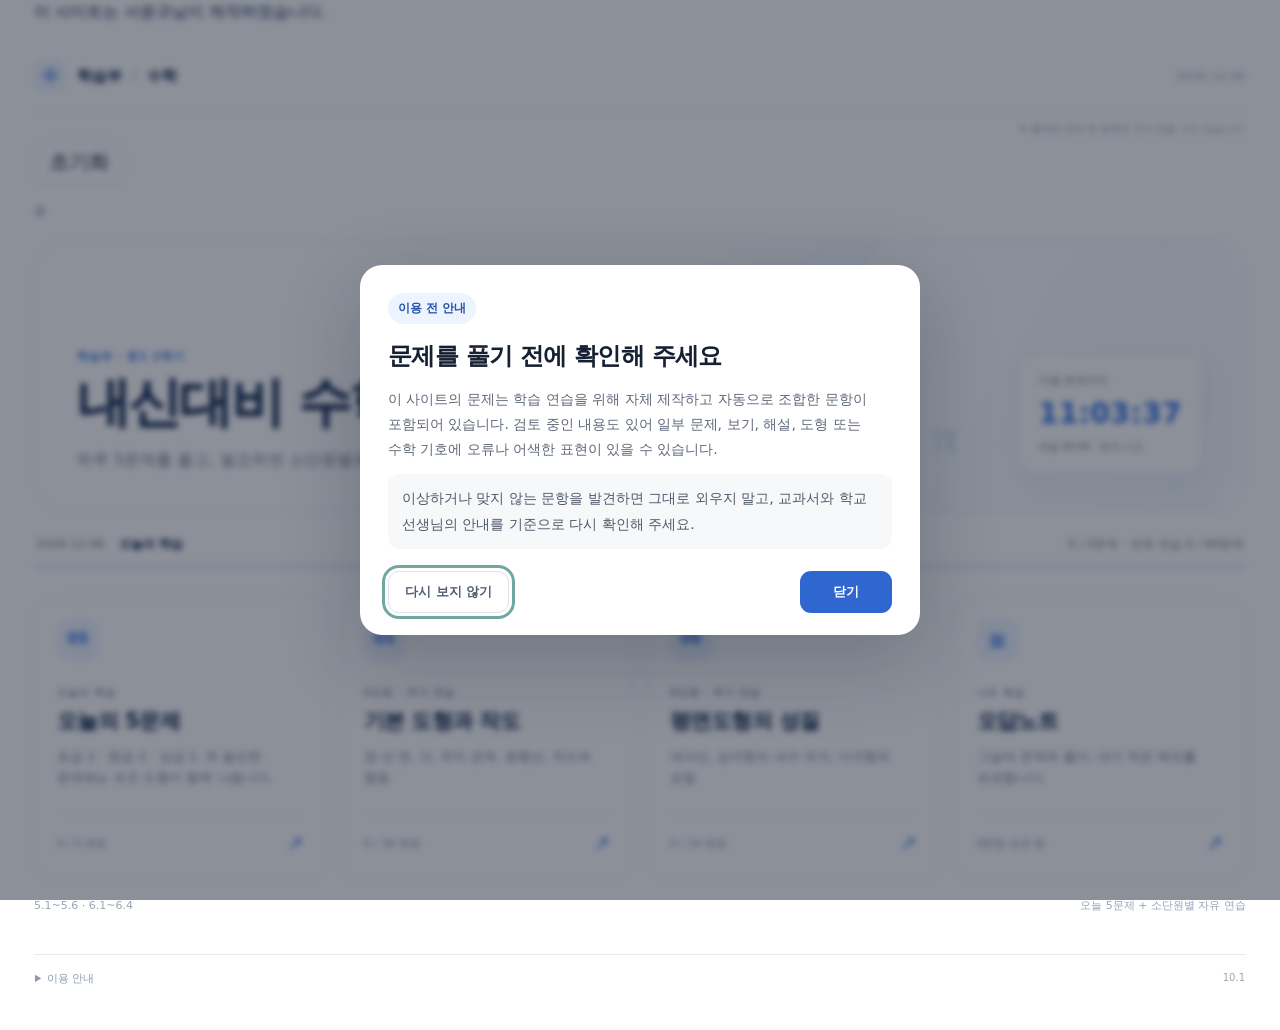
==== commit d62b19f1: "Add subtle creator credit at top" ====
--- a/math-quiz/index.html
+++ b/math-quiz/index.html
@@ -24,6 +24,7 @@
 <script defer src="reset-ui-v1.js"></script>
 </head>
 <body data-view="home"><div class="wrap">
+<p class="creator-credit">이 사이트는 서윤규님이 제작하였습니다.</p>
 <header class="masthead"><a class="brand" href="#/" aria-label="수학 학습 홈"><span class="brandmark" aria-hidden="true">수</span><span>학습부 <span class="brand-divider">/</span> 수학</span></a><span id="edition" class="edition"></span></header>
 <p class="notice">※ 출제된 문제 중 잘못된 것이 있을 수도 있습니다.</p>
 <div class="reset-row"><button class="reset-trigger" id="reset-study-data" type="button">초기화</button></div>
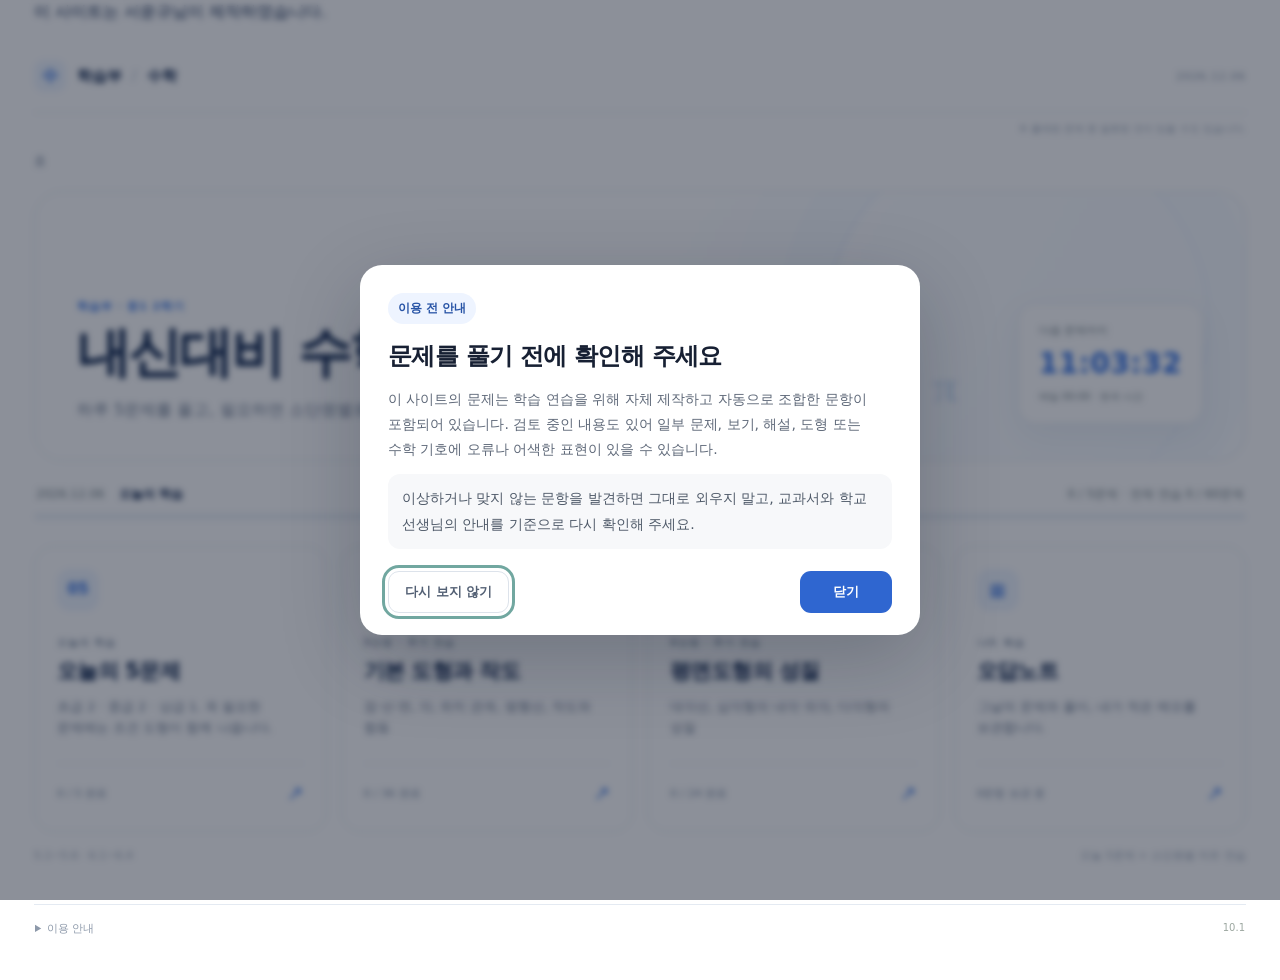
==== commit 21b5ff1a: "Remove reset controls from math site" ====
--- a/math-quiz/index.html
+++ b/math-quiz/index.html
@@ -11,7 +11,6 @@
 <link rel="stylesheet" href="v11-clean.css">
 <link rel="stylesheet" href="notation-v1.css">
 <link rel="stylesheet" href="data-manager-v1.css">
-<link rel="stylesheet" href="reset-ui-v1.css">
 <script defer src="v9-bank.js"></script>
 <script defer src="v10-daily.js"></script>
 <script defer src="bdm-bank-v1.js"></script>
@@ -21,13 +20,11 @@
 <script defer src="v10-app.js"></script>
 <script defer src="notation-v3.js"></script>
 <script defer src="data-manager-v1.js"></script>
-<script defer src="reset-ui-v1.js"></script>
 </head>
 <body data-view="home"><div class="wrap">
 <p class="creator-credit">이 사이트는 서윤규님이 제작하였습니다.</p>
 <header class="masthead"><a class="brand" href="#/" aria-label="수학 학습 홈"><span class="brandmark" aria-hidden="true">수</span><span>학습부 <span class="brand-divider">/</span> 수학</span></a><span id="edition" class="edition"></span></header>
 <p class="notice">※ 출제된 문제 중 잘못된 것이 있을 수도 있습니다.</p>
-<div class="reset-row"><button class="reset-trigger" id="reset-study-data" type="button">초기화</button></div>
 <div class="navrow"><button class="back" id="back-button" type="button" hidden><span aria-hidden="true">←</span> 뒤로가기</button><nav id="crumb" aria-label="현재 위치"></nav></div>
 <p class="storage-note" id="storage-note" hidden>현재 브라우저에서는 저장할 수 없습니다. 창을 닫으면 기록이 남지 않을 수 있습니다.</p>
 <main id="app"><p class="loading">학습 화면을 불러오는 중입니다.</p></main>
